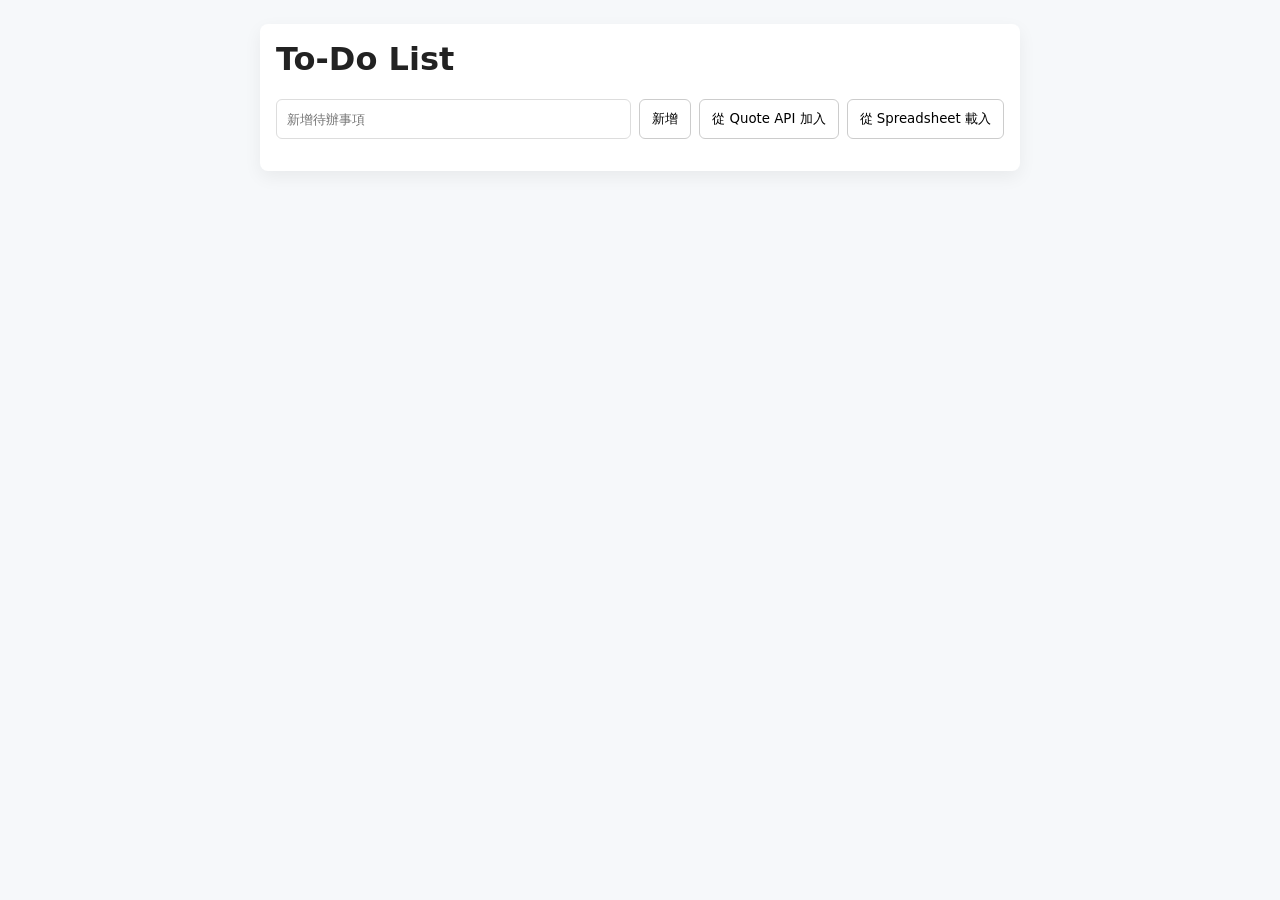
==== docs/index.html @ 57a244e8 "Move site files into docs/ for GitHub Pages deployment" ====
<!doctype html>
<html lang="zh-Hant">
<head>
  <meta charset="utf-8">
  <meta name="viewport" content="width=device-width,initial-scale=1">
  <title>To-Do List</title>
  <link rel="stylesheet" href="css/style.css">
</head>
<body>
  <main class="container">
    <h1>To-Do List</h1>

    <form id="todo-form">
      <input id="todo-input" placeholder="新增待辦事項" required />
      <button type="submit">新增</button>
      <button type="button" id="fetch-quote">從 Quote API 加入</button>
      <button type="button" id="sync-load">從 Spreadsheet 載入</button>
    </form>

    <ul id="todo-list"></ul>
  </main>

  <script src="js/api.js"></script>
  <script src="js/gas.js"></script>
  <script src="js/app.js"></script>
</body>
</html>
---- docs/css/style.css ----
*{box-sizing:border-box;font-family:system-ui,Segoe UI,Roboto,'Noto Sans TC',Helvetica,Arial}
body{margin:0;background:#f6f8fa;color:#222}
.container{max-width:760px;margin:24px auto;padding:16px;background:#fff;border-radius:8px;box-shadow:0 6px 18px rgba(0,0,0,0.06)}
h1{margin-top:0}
#todo-form{display:flex;gap:8px;flex-wrap:wrap;margin-bottom:16px}
#todo-input{flex:1;padding:10px;border:1px solid #ddd;border-radius:6px}
#todo-form button{padding:10px 12px;border-radius:6px;border:1px solid #ccc;background:#fff;cursor:pointer}
#todo-list{list-style:none;padding:0;margin:0}
.todo-item{display:flex;align-items:center;justify-content:space-between;padding:10px;border-bottom:1px solid #f0f0f0}
.todo-left{display:flex;align-items:center;gap:10px}
.todo-title{font-size:16px}
.todo-completed{text-decoration:line-through;color:#888}
.todo-actions button{margin-left:8px}
@media (max-width:600px){.container{margin:8px;padding:12px}.todo-title{font-size:14px}}
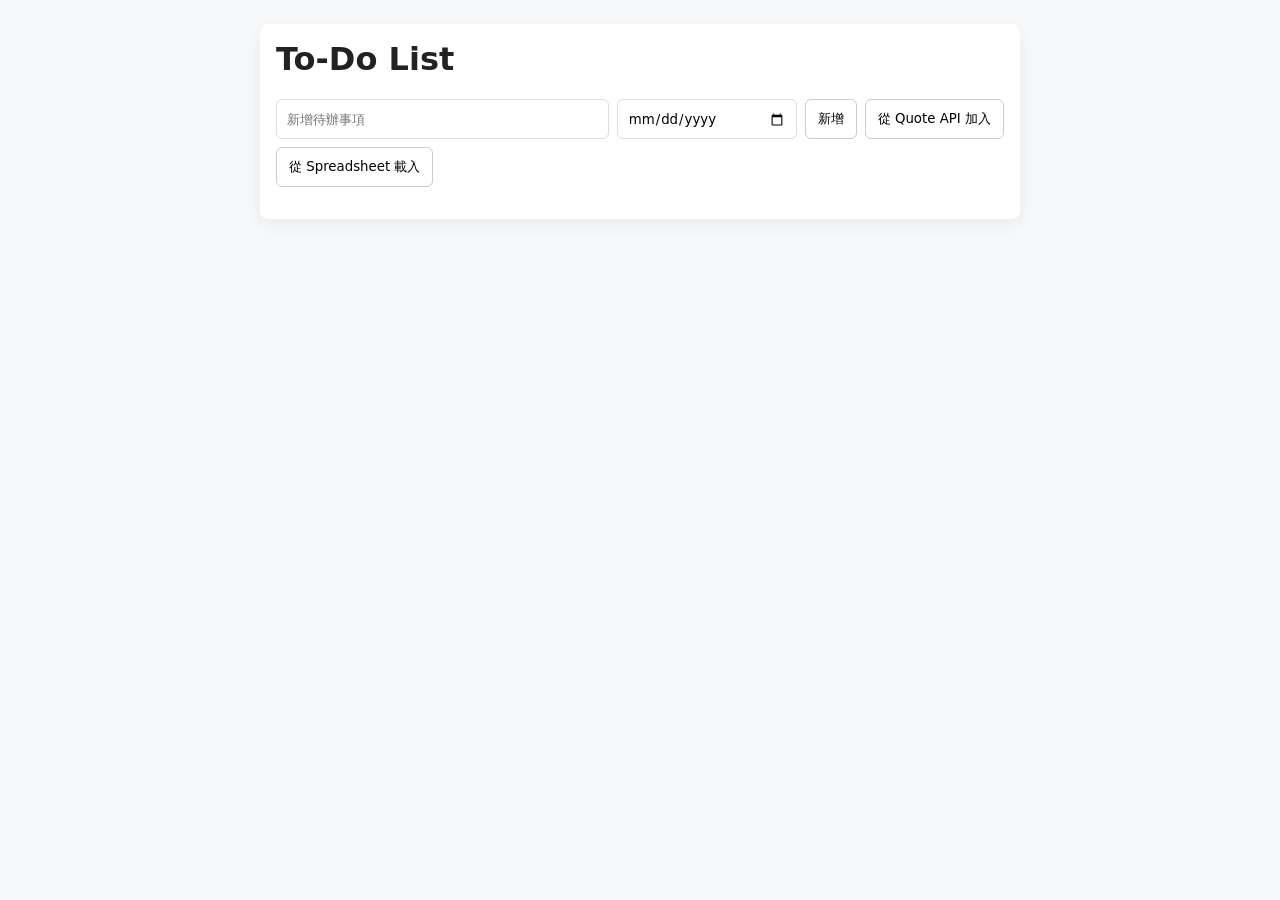
==== commit 3f49ffa7: "Fix delete and Quote API handling; add due date input" ====
--- a/docs/index.html
+++ b/docs/index.html
@@ -12,6 +12,7 @@
 
     <form id="todo-form">
       <input id="todo-input" placeholder="新增待辦事項" required />
+      <input id="todo-date" type="date" />
       <button type="submit">新增</button>
       <button type="button" id="fetch-quote">從 Quote API 加入</button>
       <button type="button" id="sync-load">從 Spreadsheet 載入</button>
--- a/docs/css/style.css
+++ b/docs/css/style.css
@@ -3,12 +3,15 @@
 .container{max-width:760px;margin:24px auto;padding:16px;background:#fff;border-radius:8px;box-shadow:0 6px 18px rgba(0,0,0,0.06)}
 h1{margin-top:0}
 #todo-form{display:flex;gap:8px;flex-wrap:wrap;margin-bottom:16px}
-#todo-input{flex:1;padding:10px;border:1px solid #ddd;border-radius:6px}
+#todo-input,#todo-date{padding:10px;border:1px solid #ddd;border-radius:6px}
+#todo-input{flex:1;min-width:220px}
+#todo-date{width:180px}
 #todo-form button{padding:10px 12px;border-radius:6px;border:1px solid #ccc;background:#fff;cursor:pointer}
 #todo-list{list-style:none;padding:0;margin:0}
 .todo-item{display:flex;align-items:center;justify-content:space-between;padding:10px;border-bottom:1px solid #f0f0f0}
 .todo-left{display:flex;align-items:center;gap:10px}
 .todo-title{font-size:16px}
+.todo-details{font-size:12px;color:#666}
 .todo-completed{text-decoration:line-through;color:#888}
 .todo-actions button{margin-left:8px}
-@media (max-width:600px){.container{margin:8px;padding:12px}.todo-title{font-size:14px}}+@media (max-width:600px){.container{margin:8px;padding:12px}.todo-title{font-size:14px}.todo-details{font-size:11px}}
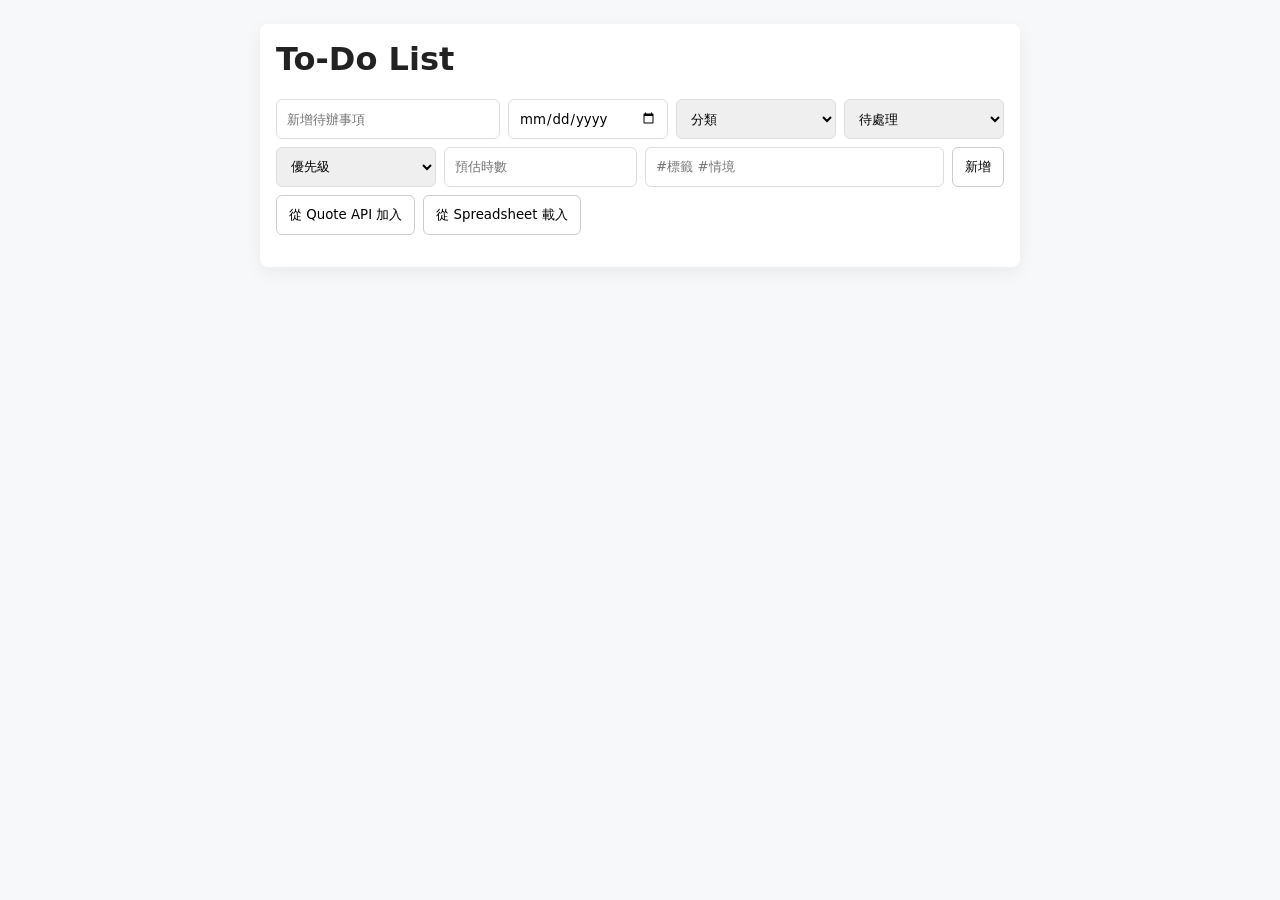
==== commit 5da08397: "Add categorization, status workflow, priority, estimate, and tags UI" ====
--- a/docs/index.html
+++ b/docs/index.html
@@ -13,6 +13,28 @@
     <form id="todo-form">
       <input id="todo-input" placeholder="新增待辦事項" required />
       <input id="todo-date" type="date" />
+      <select id="todo-category">
+        <option value="">分類</option>
+        <option value="學業類">學業類</option>
+        <option value="開發類">開發類</option>
+        <option value="生活類">生活類</option>
+      </select>
+      <select id="todo-status">
+        <option value="待處理">待處理</option>
+        <option value="進行中">進行中</option>
+        <option value="阻塞中">阻塞中</option>
+        <option value="待驗證">待驗證</option>
+        <option value="完成">完成</option>
+      </select>
+      <select id="todo-priority">
+        <option value="">優先級</option>
+        <option value="緊急且重要">緊急且重要</option>
+        <option value="重要不緊急">重要不緊急</option>
+        <option value="緊急不重要">緊急不重要</option>
+        <option value="不緊急也不重要">不緊急也不重要</option>
+      </select>
+      <input id="todo-estimate" type="number" min="0" step="0.5" placeholder="預估時數" />
+      <input id="todo-tags" placeholder="#標籤 #情境" />
       <button type="submit">新增</button>
       <button type="button" id="fetch-quote">從 Quote API 加入</button>
       <button type="button" id="sync-load">從 Spreadsheet 載入</button>
@@ -21,8 +43,8 @@
     <ul id="todo-list"></ul>
   </main>
 
-  <script src="js/api.js"></script>
-  <script src="js/gas.js"></script>
-  <script src="js/app.js"></script>
+  <script src="js/api.js?v=3"></script>
+  <script src="js/gas.js?v=3"></script>
+  <script src="js/app.js?v=3"></script>
 </body>
 </html>
--- a/docs/css/style.css
+++ b/docs/css/style.css
@@ -3,15 +3,17 @@
 .container{max-width:760px;margin:24px auto;padding:16px;background:#fff;border-radius:8px;box-shadow:0 6px 18px rgba(0,0,0,0.06)}
 h1{margin-top:0}
 #todo-form{display:flex;gap:8px;flex-wrap:wrap;margin-bottom:16px}
-#todo-input,#todo-date{padding:10px;border:1px solid #ddd;border-radius:6px}
+#todo-input,#todo-date,#todo-category,#todo-status,#todo-priority,#todo-estimate,#todo-tags{padding:10px;border:1px solid #ddd;border-radius:6px}
 #todo-input{flex:1;min-width:220px}
-#todo-date{width:180px}
+#todo-date,#todo-category,#todo-status,#todo-priority,#todo-estimate,#todo-tags{min-width:160px}
+#todo-tags{flex:1;min-width:220px}
 #todo-form button{padding:10px 12px;border-radius:6px;border:1px solid #ccc;background:#fff;cursor:pointer}
 #todo-list{list-style:none;padding:0;margin:0}
 .todo-item{display:flex;align-items:center;justify-content:space-between;padding:10px;border-bottom:1px solid #f0f0f0}
-.todo-left{display:flex;align-items:center;gap:10px}
+.todo-left{display:flex;align-items:center;gap:10px;flex-wrap:wrap}
 .todo-title{font-size:16px}
 .todo-details{font-size:12px;color:#666}
 .todo-completed{text-decoration:line-through;color:#888}
 .todo-actions button{margin-left:8px}
+@media (max-width:900px){#todo-form{flex-direction:column;align-items:stretch}#todo-date,#todo-category,#todo-status,#todo-priority,#todo-estimate,#todo-tags{width:100%}}
 @media (max-width:600px){.container{margin:8px;padding:12px}.todo-title{font-size:14px}.todo-details{font-size:11px}}
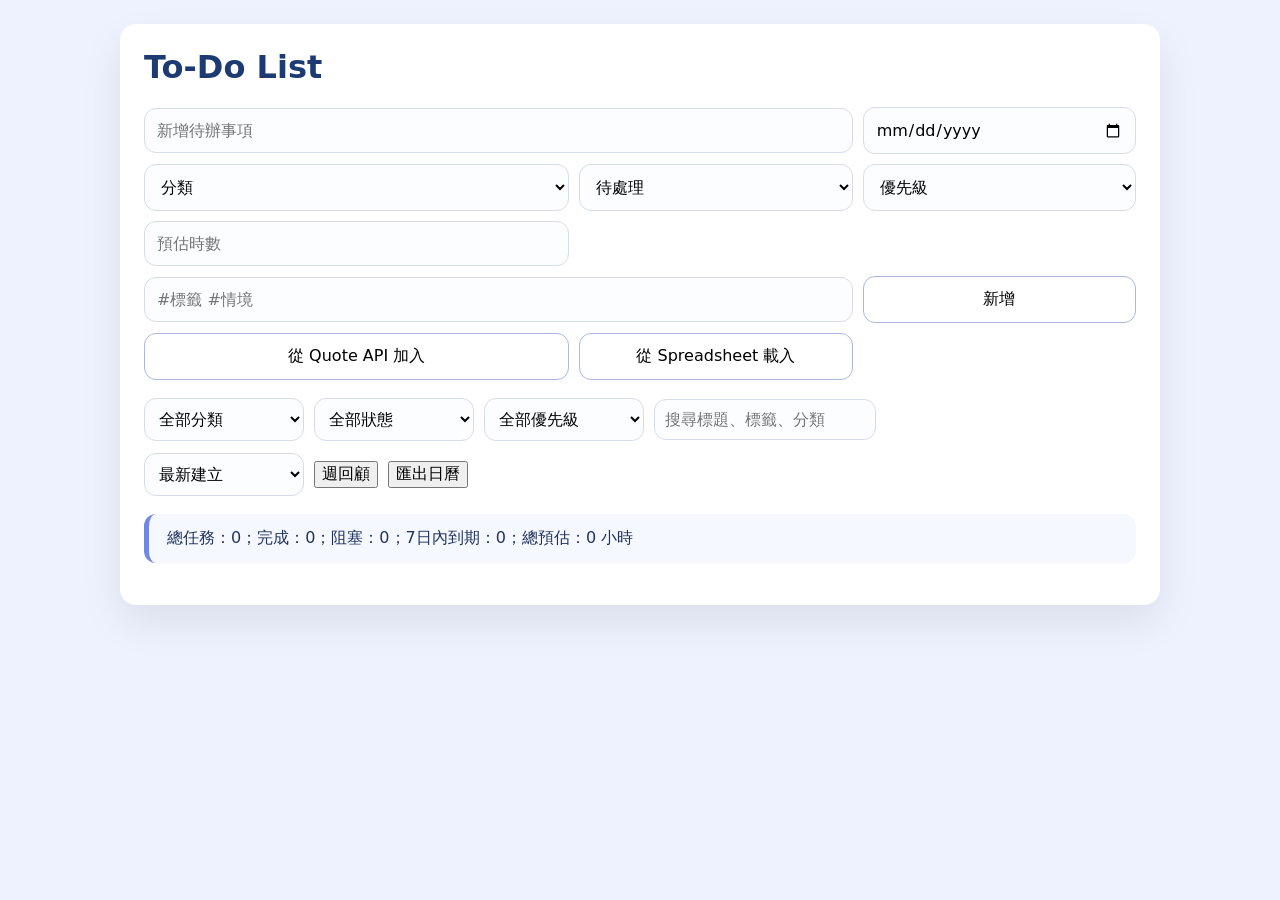
==== commit c6320b5f: "Add advanced filters, weekly review, calendar export, GAS backend template, and UI optimization" ====
--- a/docs/index.html
+++ b/docs/index.html
@@ -10,7 +10,7 @@
   <main class="container">
     <h1>To-Do List</h1>
 
-    <form id="todo-form">
+    <form id="todo-form" class="todo-form">
       <input id="todo-input" placeholder="新增待辦事項" required />
       <input id="todo-date" type="date" />
       <select id="todo-category">
@@ -40,11 +40,52 @@
       <button type="button" id="sync-load">從 Spreadsheet 載入</button>
     </form>
 
+    <div id="todo-controls" class="todo-controls">
+      <div class="filter-group">
+        <select id="filter-category">
+          <option value="">全部分類</option>
+          <option value="學業類">學業類</option>
+          <option value="開發類">開發類</option>
+          <option value="生活類">生活類</option>
+        </select>
+        <select id="filter-status">
+          <option value="">全部狀態</option>
+          <option value="待處理">待處理</option>
+          <option value="進行中">進行中</option>
+          <option value="阻塞中">阻塞中</option>
+          <option value="待驗證">待驗證</option>
+          <option value="完成">完成</option>
+        </select>
+        <select id="filter-priority">
+          <option value="">全部優先級</option>
+          <option value="緊急且重要">緊急且重要</option>
+          <option value="重要不緊急">重要不緊急</option>
+          <option value="緊急不重要">緊急不重要</option>
+          <option value="不緊急也不重要">不緊急也不重要</option>
+        </select>
+        <input id="filter-keyword" placeholder="搜尋標題、標籤、分類" />
+      </div>
+      <div class="filter-group">
+        <select id="sort-select">
+          <option value="created-desc">最新建立</option>
+          <option value="created-asc">最早建立</option>
+          <option value="dueDate-asc">最早到期</option>
+          <option value="dueDate-desc">最晚到期</option>
+          <option value="priority">優先級</option>
+          <option value="status">狀態</option>
+        </select>
+        <button type="button" id="review-button">週回顧</button>
+        <button type="button" id="export-button">匯出日曆</button>
+      </div>
+    </div>
+
+    <section id="summary-box" class="summary-box"></section>
+
     <ul id="todo-list"></ul>
   </main>
 
-  <script src="js/api.js?v=3"></script>
-  <script src="js/gas.js?v=3"></script>
-  <script src="js/app.js?v=3"></script>
+<script src="js/api.js?v=4"></script>
+  <script src="js/gas.js?v=4"></script>
+  <script src="js/app.js?v=4"></script>
 </body>
 </html>
--- a/docs/css/style.css
+++ b/docs/css/style.css
@@ -1,19 +1,26 @@
 *{box-sizing:border-box;font-family:system-ui,Segoe UI,Roboto,'Noto Sans TC',Helvetica,Arial}
-body{margin:0;background:#f6f8fa;color:#222}
-.container{max-width:760px;margin:24px auto;padding:16px;background:#fff;border-radius:8px;box-shadow:0 6px 18px rgba(0,0,0,0.06)}
-h1{margin-top:0}
-#todo-form{display:flex;gap:8px;flex-wrap:wrap;margin-bottom:16px}
-#todo-input,#todo-date,#todo-category,#todo-status,#todo-priority,#todo-estimate,#todo-tags{padding:10px;border:1px solid #ddd;border-radius:6px}
-#todo-input{flex:1;min-width:220px}
-#todo-date,#todo-category,#todo-status,#todo-priority,#todo-estimate,#todo-tags{min-width:160px}
-#todo-tags{flex:1;min-width:220px}
-#todo-form button{padding:10px 12px;border-radius:6px;border:1px solid #ccc;background:#fff;cursor:pointer}
+body{margin:0;background:#eef2ff;color:#1e2833}
+.container{max-width:1040px;margin:24px auto;padding:24px;background:#ffffff;border-radius:16px;box-shadow:0 18px 40px rgba(0,0,0,0.08)}
+h1{margin-top:0;font-size:2rem;color:#1d3b72}
+.todo-form{display:grid;grid-template-columns:1.4fr 0.9fr 0.9fr;gap:10px;align-items:center;margin-bottom:18px}
+.todo-form input,.todo-form select{width:100%;padding:12px;border:1px solid #d6dce9;border-radius:12px;background:#fbfdff}
+#todo-input{grid-column:1 / span 2}
+#todo-tags{grid-column:1 / span 2}
+.todo-form button{padding:12px 14px;border-radius:12px;border:1px solid #a8b9e3;background:#fff;cursor:pointer;transition:all .2s ease}
+.todo-form button:hover{background:#e9efff;border-color:#7d95dd}
+.todo-controls{display:flex;flex-wrap:wrap;gap:12px;justify-content:space-between;margin-bottom:18px}
+.filter-group{display:flex;flex-wrap:wrap;gap:10px;align-items:center}
+.filter-group select,.filter-group input{min-width:160px;padding:10px;border:1px solid #d6dce9;border-radius:12px;background:#fbfdff}
+.summary-box{padding:14px 18px;margin-bottom:18px;background:#f5f8ff;border-left:5px solid #6f88e4;border-radius:12px;color:#21325d}
 #todo-list{list-style:none;padding:0;margin:0}
-.todo-item{display:flex;align-items:center;justify-content:space-between;padding:10px;border-bottom:1px solid #f0f0f0}
-.todo-left{display:flex;align-items:center;gap:10px;flex-wrap:wrap}
-.todo-title{font-size:16px}
-.todo-details{font-size:12px;color:#666}
-.todo-completed{text-decoration:line-through;color:#888}
-.todo-actions button{margin-left:8px}
-@media (max-width:900px){#todo-form{flex-direction:column;align-items:stretch}#todo-date,#todo-category,#todo-status,#todo-priority,#todo-estimate,#todo-tags{width:100%}}
-@media (max-width:600px){.container{margin:8px;padding:12px}.todo-title{font-size:14px}.todo-details{font-size:11px}}
+.todo-item{display:flex;flex-wrap:wrap;justify-content:space-between;gap:14px;padding:18px;border:1px solid #e4ecf8;border-radius:14px;margin-bottom:14px;background:#ffffff}
+.todo-left{display:flex;flex-direction:column;gap:8px;flex:1 1 360px}
+.todo-title{font-size:18px;font-weight:600;color:#1c2f57}
+.todo-title.todo-completed{color:#7c8aa6;text-decoration:line-through}
+.todo-details{font-size:13px;color:#4c5d79;line-height:1.6}
+.todo-actions{display:flex;flex-wrap:wrap;gap:10px;align-items:center;justify-content:flex-end;flex:0 1 260px}
+.todo-actions button,.todo-actions select{padding:10px 12px;border-radius:12px;border:1px solid #d6dce9;background:#ffffff;cursor:pointer;transition:all .2s ease}
+.todo-actions button:hover,.todo-actions select:hover{background:#eef4ff;}
+button, select, input{font:inherit}
+@media (max-width:900px){.todo-form{grid-template-columns:1fr;}.todo-controls{flex-direction:column;}.todo-actions{justify-content:flex-start;width:100%;}.todo-actions button,.todo-actions select{width:100%;}}
+@media (max-width:600px){.container{margin:12px;padding:16px}.todo-title{font-size:16px}.todo-details{font-size:12px}}
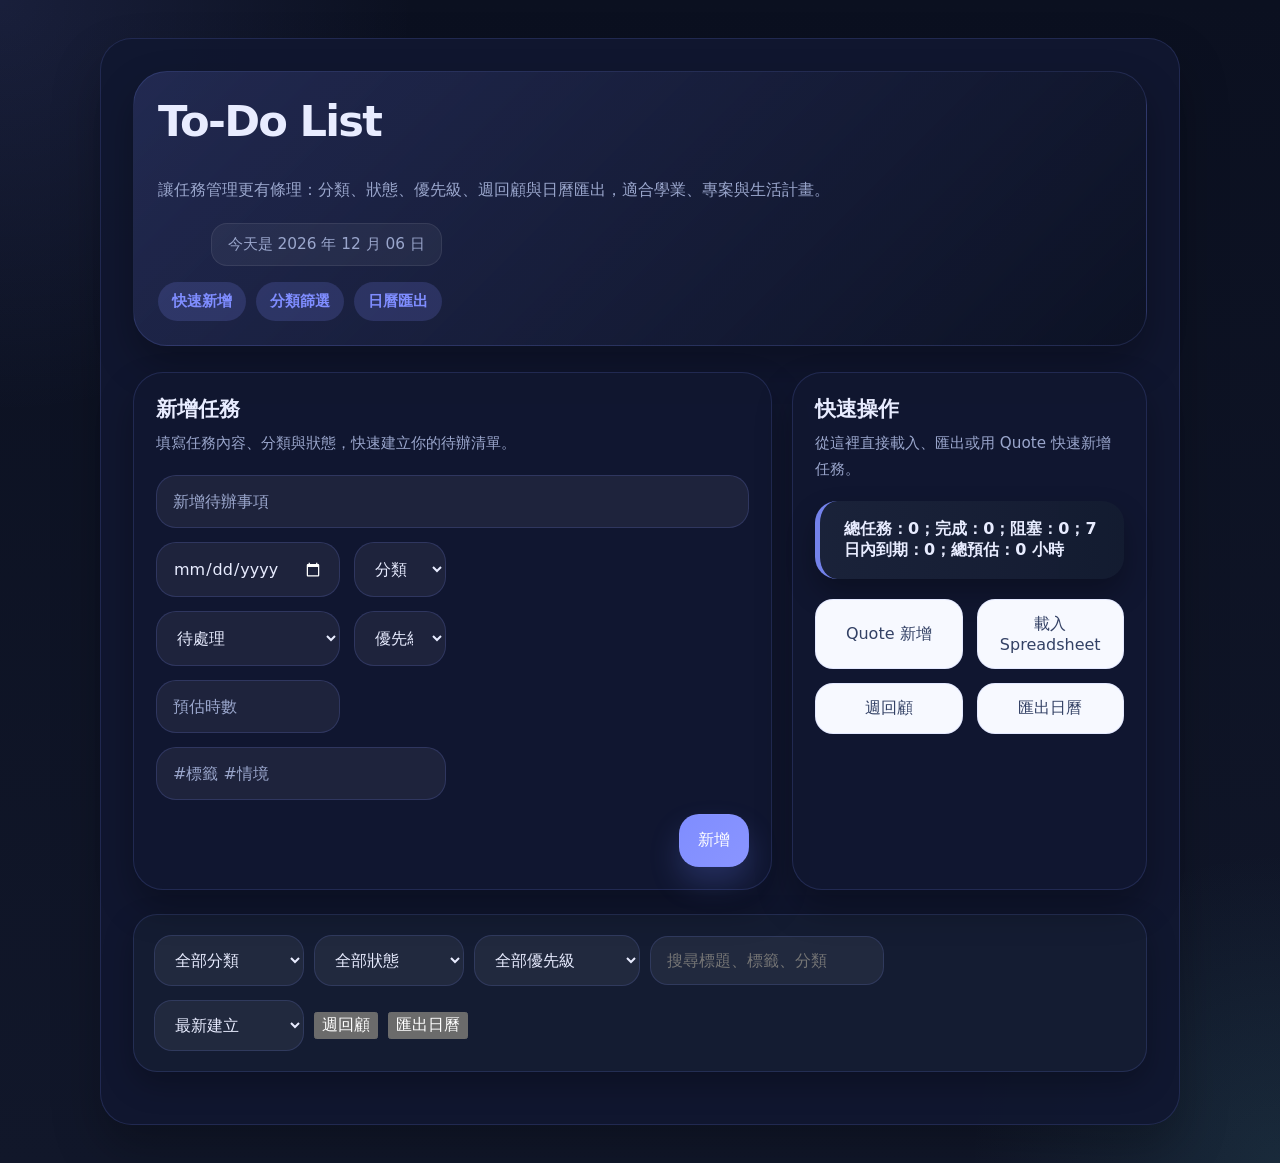
==== commit 732c8985: "Implement dark theme, add current date display, and optimize layout with two-column design" ====
--- a/docs/index.html
+++ b/docs/index.html
@@ -4,41 +4,78 @@
   <meta charset="utf-8">
   <meta name="viewport" content="width=device-width,initial-scale=1">
   <title>To-Do List</title>
-  <link rel="stylesheet" href="css/style.css">
+  <link rel="stylesheet" href="css/style.css?v=6">
 </head>
 <body>
   <main class="container">
-    <h1>To-Do List</h1>
+    <div class="hero-panel">
+      <div>
+        <h1>To-Do List</h1>
+        <p class="hero-text">讓任務管理更有條理：分類、狀態、優先級、週回顧與日曆匯出，適合學業、專案與生活計畫。</p>
+      </div>
+      <div class="hero-meta">
+        <div class="page-meta">今天是 <span id="current-date"></span></div>
+        <div class="feature-chips">
+          <span>快速新增</span>
+          <span>分類篩選</span>
+          <span>日曆匯出</span>
+        </div>
+      </div>
+    </div>
 
-    <form id="todo-form" class="todo-form">
-      <input id="todo-input" placeholder="新增待辦事項" required />
-      <input id="todo-date" type="date" />
-      <select id="todo-category">
-        <option value="">分類</option>
-        <option value="學業類">學業類</option>
-        <option value="開發類">開發類</option>
-        <option value="生活類">生活類</option>
-      </select>
-      <select id="todo-status">
-        <option value="待處理">待處理</option>
-        <option value="進行中">進行中</option>
-        <option value="阻塞中">阻塞中</option>
-        <option value="待驗證">待驗證</option>
-        <option value="完成">完成</option>
-      </select>
-      <select id="todo-priority">
-        <option value="">優先級</option>
-        <option value="緊急且重要">緊急且重要</option>
-        <option value="重要不緊急">重要不緊急</option>
-        <option value="緊急不重要">緊急不重要</option>
-        <option value="不緊急也不重要">不緊急也不重要</option>
-      </select>
-      <input id="todo-estimate" type="number" min="0" step="0.5" placeholder="預估時數" />
-      <input id="todo-tags" placeholder="#標籤 #情境" />
-      <button type="submit">新增</button>
-      <button type="button" id="fetch-quote">從 Quote API 加入</button>
-      <button type="button" id="sync-load">從 Spreadsheet 載入</button>
-    </form>
+    <div class="top-grid">
+      <section class="card card-form">
+        <div class="card-header">
+          <h2>新增任務</h2>
+          <p>填寫任務內容、分類與狀態，快速建立你的待辦清單。</p>
+        </div>
+        <form id="todo-form" class="todo-form">
+          <input id="todo-input" placeholder="新增待辦事項" required />
+          <div class="field-grid">
+            <input id="todo-date" type="date" />
+            <select id="todo-category">
+              <option value="">分類</option>
+              <option value="學業類">學業類</option>
+              <option value="開發類">開發類</option>
+              <option value="生活類">生活類</option>
+            </select>
+            <select id="todo-status">
+              <option value="待處理">待處理</option>
+              <option value="進行中">進行中</option>
+              <option value="阻塞中">阻塞中</option>
+              <option value="待驗證">待驗證</option>
+              <option value="完成">完成</option>
+            </select>
+            <select id="todo-priority">
+              <option value="">優先級</option>
+              <option value="緊急且重要">緊急且重要</option>
+              <option value="重要不緊急">重要不緊急</option>
+              <option value="緊急不重要">緊急不重要</option>
+              <option value="不緊急也不重要">不緊急也不重要</option>
+            </select>
+            <input id="todo-estimate" type="number" min="0" step="0.5" placeholder="預估時數" />
+            <input id="todo-tags" placeholder="#標籤 #情境" />
+          </div>
+          <div class="form-actions">
+            <button type="submit" class="primary">新增</button>
+          </div>
+        </form>
+      </section>
+
+      <aside class="card card-summary">
+        <div class="card-header">
+          <h2>快速操作</h2>
+          <p>從這裡直接載入、匯出或用 Quote 快速新增任務。</p>
+        </div>
+        <section id="summary-box" class="summary-box"></section>
+        <div class="quick-actions">
+          <button type="button" id="fetch-quote">Quote 新增</button>
+          <button type="button" id="sync-load">載入 Spreadsheet</button>
+          <button type="button" id="review-button">週回顧</button>
+          <button type="button" id="export-button">匯出日曆</button>
+        </div>
+      </aside>
+    </div>
 
     <div id="todo-controls" class="todo-controls">
       <div class="filter-group">
@@ -79,13 +116,11 @@
       </div>
     </div>
 
-    <section id="summary-box" class="summary-box"></section>
-
     <ul id="todo-list"></ul>
   </main>
 
-<script src="js/api.js?v=4"></script>
-  <script src="js/gas.js?v=4"></script>
-  <script src="js/app.js?v=4"></script>
+<script src="js/api.js?v=6"></script>
+  <script src="js/gas.js?v=6"></script>
+  <script src="js/app.js?v=6"></script>
 </body>
 </html>
--- a/docs/css/style.css
+++ b/docs/css/style.css
@@ -1,26 +1,70 @@
-*{box-sizing:border-box;font-family:system-ui,Segoe UI,Roboto,'Noto Sans TC',Helvetica,Arial}
-body{margin:0;background:#eef2ff;color:#1e2833}
-.container{max-width:1040px;margin:24px auto;padding:24px;background:#ffffff;border-radius:16px;box-shadow:0 18px 40px rgba(0,0,0,0.08)}
-h1{margin-top:0;font-size:2rem;color:#1d3b72}
-.todo-form{display:grid;grid-template-columns:1.4fr 0.9fr 0.9fr;gap:10px;align-items:center;margin-bottom:18px}
-.todo-form input,.todo-form select{width:100%;padding:12px;border:1px solid #d6dce9;border-radius:12px;background:#fbfdff}
+:root{
+  color-scheme: dark;
+  font-family: system-ui,Segoe UI,Roboto,'Noto Sans TC',Helvetica,Arial;
+  --bg: #0f1220;
+  --bg-surface: rgba(17,23,48,0.96);
+  --border: rgba(105,123,255,0.24);
+  --border-strong: rgba(86,107,255,0.32);
+  --text: #e8ecff;
+  --text-muted: #9aa6cc;
+  --primary: #7f8dff;
+  --primary-soft: rgba(127,141,255,0.18);
+  --accent: #5dd2c9;
+  --success: #3fd0a5;
+  --danger: #f26b7a;
+}
+*{box-sizing:border-box}
+html{scroll-behavior:smooth}
+body{margin:0;min-height:100vh;background:radial-gradient(circle at top left, rgba(127,141,255,0.12), transparent 24%),radial-gradient(circle at bottom right, rgba(92,198,195,0.11), transparent 18%),linear-gradient(180deg,#0b1020 0%,#11172a 100%);color:var(--text)}
+button, select, input{font:inherit}
+.container{max-width:1080px;margin:38px auto;padding:32px;background:var(--bg-surface);border-radius:32px;box-shadow:0 24px 48px rgba(0,0,0,0.25);border:1px solid rgba(127,141,255,0.16)}
+h1{margin-top:0;font-size:2.7rem;letter-spacing:-0.04em;color:var(--text)}
+.hero-panel{display:flex;flex-wrap:wrap;align-items:flex-start;justify-content:space-between;gap:18px;margin-bottom:26px;padding:24px;border-radius:34px;background:linear-gradient(135deg, rgba(127,141,255,0.16), rgba(12,18,36,0.95));border:1px solid rgba(127,141,255,0.16);box-shadow:0 18px 38px rgba(0,0,0,0.28)}
+.hero-meta{display:flex;flex-direction:column;align-items:flex-end;gap:16px}
+.page-meta{font-size:0.96rem;color:var(--text-muted);padding:10px 16px;border-radius:16px;background:rgba(255,255,255,0.05);border:1px solid rgba(255,255,255,0.08)}
+.feature-chips{display:flex;flex-wrap:wrap;gap:10px;align-items:center}
+.feature-chips span{display:inline-flex;padding:10px 14px;border-radius:999px;background:rgba(127,141,255,0.18);color:var(--primary);font-size:0.94rem;font-weight:600}
+.hero-text{margin:0;max-width:720px;font-size:1rem;line-height:1.9;color:var(--text-muted)}
+.top-grid{display:grid;grid-template-columns:1.8fr 1fr;gap:20px;margin-bottom:24px}
+.card{border-radius:30px;background:rgba(17,23,48,0.96);border:1px solid rgba(127,141,255,0.16);box-shadow:0 18px 36px rgba(0,0,0,0.28);padding:22px}
+.card-header{margin-bottom:18px}
+.card-header h2{margin:0;font-size:1.3rem;color:var(--text)}
+.card-header p{margin:8px 0 0;color:var(--text-muted);line-height:1.7;font-size:0.95rem}
+.todo-form{display:grid;grid-template-columns:1fr 1fr;gap:14px;align-items:start}
+.field-grid{display:grid;grid-template-columns:1fr 1fr;gap:14px}
+.todo-form input,.todo-form select{width:100%;padding:16px;border:1px solid rgba(127,141,255,0.18);border-radius:20px;background:rgba(255,255,255,0.06);color:var(--text);outline:none;transition:border-color .2s ease,box-shadow .2s ease}
+.todo-form input::placeholder,.todo-form select::placeholder{color:var(--text-muted)}
+.todo-form input:focus,.todo-form select:focus{border-color:var(--primary);box-shadow:0 0 0 4px rgba(127,141,255,0.14)}
 #todo-input{grid-column:1 / span 2}
 #todo-tags{grid-column:1 / span 2}
-.todo-form button{padding:12px 14px;border-radius:12px;border:1px solid #a8b9e3;background:#fff;cursor:pointer;transition:all .2s ease}
-.todo-form button:hover{background:#e9efff;border-color:#7d95dd}
-.todo-controls{display:flex;flex-wrap:wrap;gap:12px;justify-content:space-between;margin-bottom:18px}
+.form-actions{grid-column:1 / span 2;display:flex;justify-content:flex-end}
+.todo-form button{padding:15px 18px;border-radius:20px;border:1px solid transparent;cursor:pointer;transition:transform .2s ease,box-shadow .2s ease}
+.todo-form button.primary{background:linear-gradient(135deg, var(--primary), #8a95ff);color:#fff;box-shadow:0 16px 30px rgba(110,130,255,0.22)}
+.todo-form button:hover{transform:translateY(-1px)}
+.quick-actions{display:grid;grid-template-columns:1fr 1fr;gap:14px}
+.quick-actions button{padding:14px 16px;border-radius:18px;border:1px solid rgba(131,151,255,0.16);background:#f7f9ff;color:#334165;cursor:pointer;transition:all .2s ease}
+.quick-actions button:hover{background:#eef3ff}
+.todo-controls{display:flex;flex-wrap:wrap;gap:14px;justify-content:space-between;margin-bottom:20px;padding:20px;border-radius:24px;background:rgba(22,30,52,0.86);border:1px solid rgba(127,141,255,0.16);box-shadow:0 12px 30px rgba(0,0,0,0.25)}
 .filter-group{display:flex;flex-wrap:wrap;gap:10px;align-items:center}
-.filter-group select,.filter-group input{min-width:160px;padding:10px;border:1px solid #d6dce9;border-radius:12px;background:#fbfdff}
-.summary-box{padding:14px 18px;margin-bottom:18px;background:#f5f8ff;border-left:5px solid #6f88e4;border-radius:12px;color:#21325d}
+.filter-group select,.filter-group input{min-width:150px;padding:14px 16px;border:1px solid rgba(127,141,255,0.16);border-radius:18px;background:rgba(255,255,255,0.06);color:var(--text);transition:border-color .2s ease}
+.filter-group select:focus,.filter-group input:focus{border-color:var(--primary)}
+.filter-group select option{background:#11172a;color:var(--text)}
+.summary-box{display:flex;flex-wrap:wrap;align-items:center;gap:10px;padding:18px 24px;margin-bottom:20px;background:linear-gradient(90deg,rgba(27,36,59,0.92),rgba(20,28,49,0.95));border-left:5px solid rgba(127,141,255,0.9);border-radius:22px;color:var(--text);font-weight:600;box-shadow:0 14px 28px rgba(0,0,0,0.28)}
 #todo-list{list-style:none;padding:0;margin:0}
-.todo-item{display:flex;flex-wrap:wrap;justify-content:space-between;gap:14px;padding:18px;border:1px solid #e4ecf8;border-radius:14px;margin-bottom:14px;background:#ffffff}
-.todo-left{display:flex;flex-direction:column;gap:8px;flex:1 1 360px}
-.todo-title{font-size:18px;font-weight:600;color:#1c2f57}
-.todo-title.todo-completed{color:#7c8aa6;text-decoration:line-through}
-.todo-details{font-size:13px;color:#4c5d79;line-height:1.6}
-.todo-actions{display:flex;flex-wrap:wrap;gap:10px;align-items:center;justify-content:flex-end;flex:0 1 260px}
-.todo-actions button,.todo-actions select{padding:10px 12px;border-radius:12px;border:1px solid #d6dce9;background:#ffffff;cursor:pointer;transition:all .2s ease}
-.todo-actions button:hover,.todo-actions select:hover{background:#eef4ff;}
-button, select, input{font:inherit}
-@media (max-width:900px){.todo-form{grid-template-columns:1fr;}.todo-controls{flex-direction:column;}.todo-actions{justify-content:flex-start;width:100%;}.todo-actions button,.todo-actions select{width:100%;}}
-@media (max-width:600px){.container{margin:12px;padding:16px}.todo-title{font-size:16px}.todo-details{font-size:12px}}
+.todo-item{display:flex;flex-wrap:wrap;justify-content:space-between;gap:18px;padding:22px;border-radius:26px;margin-bottom:18px;background:rgba(18,26,45,0.96);box-shadow:0 12px 30px rgba(0,0,0,0.22);border:1px solid rgba(127,141,255,0.12);transition:transform .2s ease,box-shadow .2s ease}
+.todo-item:hover{transform:translateY(-1px);box-shadow:0 16px 34px rgba(0,0,0,0.28)}
+.todo-left{display:flex;flex-direction:column;gap:10px;flex:1 1 420px}
+.todo-title{font-size:1.2rem;font-weight:700;color:var(--text)}
+.todo-title.todo-completed{color:#9d9ebb;text-decoration:line-through}
+.todo-details{font-size:13px;color:#9aa6cc;line-height:1.75}
+.badge-row{display:flex;flex-wrap:wrap;gap:10px}
+.badge{display:inline-flex;align-items:center;gap:8px;padding:8px 12px;border-radius:999px;font-size:12px;font-weight:700}
+.badge-category{background:rgba(127,141,255,0.16);color:#c7d4ff}
+.badge-status{background:rgba(93,210,201,0.16);color:#6bd6c0}
+.badge-priority{background:rgba(255,167,179,0.16);color:#ff9cb0;border:1px solid rgba(255,156,172,0.28)}
+.todo-actions{display:flex;flex-wrap:wrap;gap:10px;align-items:center;justify-content:flex-end;flex:0 1 280px}
+.todo-actions button,.todo-actions select{padding:12px 14px;border-radius:16px;border:1px solid rgba(127,141,255,0.16);background:rgba(255,255,255,0.08);color:var(--text);cursor:pointer;transition:all .2s ease}
+.todo-actions button:hover,.todo-actions select:hover{background:rgba(255,255,255,0.12)}
+.todo-actions select{min-width:140px}
+@media (max-width:900px){.todo-form{grid-template-columns:1fr}.hero-panel{flex-direction:column;}.todo-controls{flex-direction:column;}.todo-actions{justify-content:flex-start;width:100%;}.todo-actions button,.todo-actions select{width:100%;}}
+@media (max-width:600px){.container{margin:16px;padding:18px}.hero-text{font-size:0.95rem}.todo-title{font-size:1rem}.todo-details{font-size:12px}}
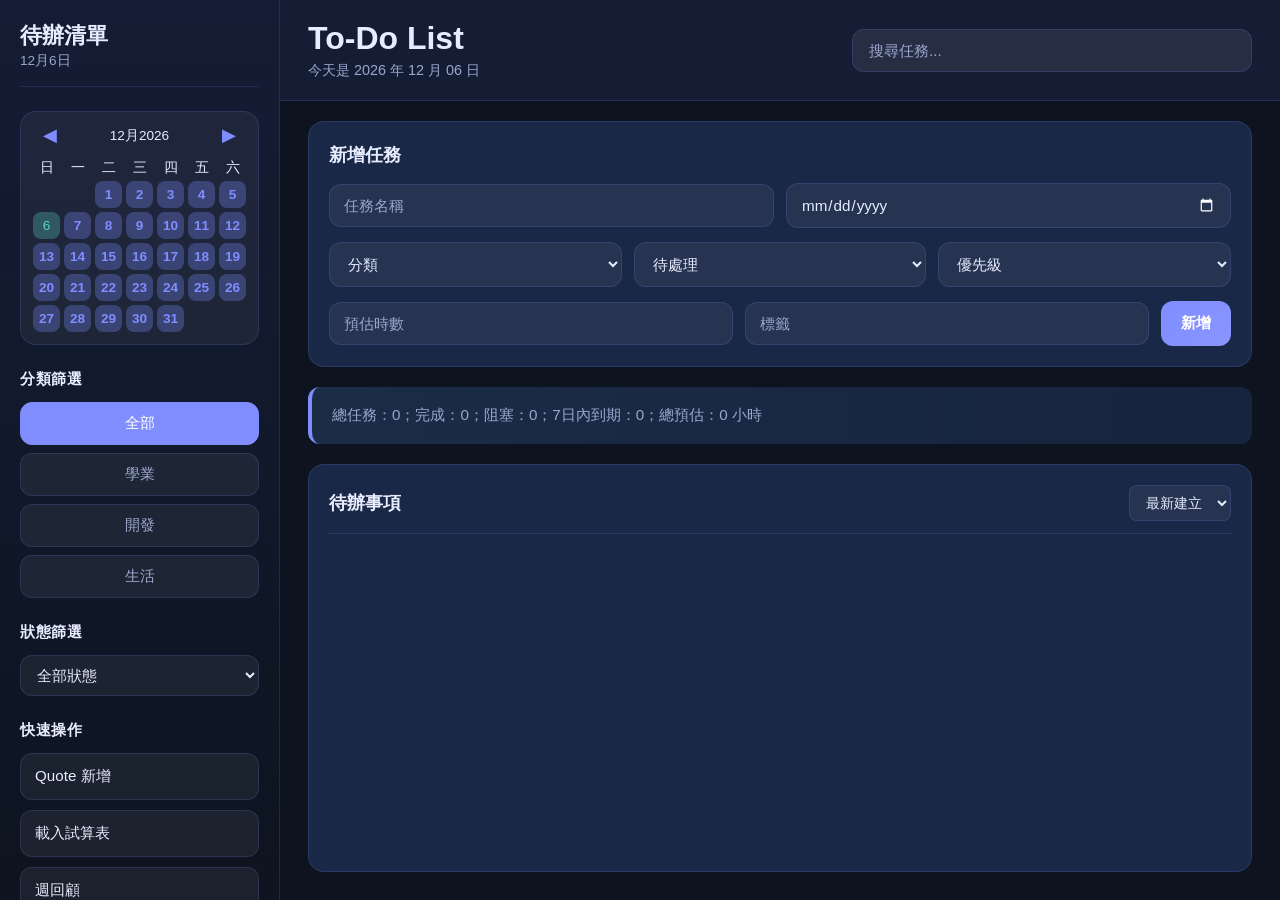
==== commit c31bdfd1: "v8: Update JavaScript to support new sidebar+main layout, add mini-calendar rendering and category f" ====
--- a/docs/index.html
+++ b/docs/index.html
@@ -4,35 +4,72 @@
   <meta charset="utf-8">
   <meta name="viewport" content="width=device-width,initial-scale=1">
   <title>To-Do List</title>
-  <link rel="stylesheet" href="css/style.css?v=6">
+  <link rel="stylesheet" href="css/style.css?v=8">
 </head>
 <body>
-  <main class="container">
-    <div class="hero-panel">
-      <div>
-        <h1>To-Do List</h1>
-        <p class="hero-text">讓任務管理更有條理：分類、狀態、優先級、週回顧與日曆匯出，適合學業、專案與生活計畫。</p>
+  <div class="app-layout">
+    <!-- 左側邊欄 -->
+    <aside class="sidebar">
+      <div class="sidebar-header">
+        <h2>待辦清單</h2>
+        <span class="current-date-small" id="current-date-small"></span>
       </div>
-      <div class="hero-meta">
-        <div class="page-meta">今天是 <span id="current-date"></span></div>
-        <div class="feature-chips">
-          <span>快速新增</span>
-          <span>分類篩選</span>
-          <span>日曆匯出</span>
+
+      <div class="mini-calendar" id="mini-calendar"></div>
+
+      <div class="sidebar-section">
+        <h3>分類篩選</h3>
+        <div class="category-filters">
+          <button class="filter-btn active" data-category="">全部</button>
+          <button class="filter-btn" data-category="學業類">學業</button>
+          <button class="filter-btn" data-category="開發類">開發</button>
+          <button class="filter-btn" data-category="生活類">生活</button>
         </div>
       </div>
-    </div>
 
-    <div class="top-grid">
-      <section class="card card-form">
-        <div class="card-header">
-          <h2>新增任務</h2>
-          <p>填寫任務內容、分類與狀態，快速建立你的待辦清單。</p>
+      <div class="sidebar-section">
+        <h3>狀態篩選</h3>
+        <select id="filter-status-sidebar" class="sidebar-select">
+          <option value="">全部狀態</option>
+          <option value="待處理">待處理</option>
+          <option value="進行中">進行中</option>
+          <option value="阻塞中">阻塞中</option>
+          <option value="待驗證">待驗證</option>
+          <option value="完成">完成</option>
+        </select>
+      </div>
+
+      <div class="sidebar-section">
+        <h3>快速操作</h3>
+        <div class="quick-actions">
+          <button type="button" id="fetch-quote" class="action-btn">Quote 新增</button>
+          <button type="button" id="sync-load" class="action-btn">載入試算表</button>
+          <button type="button" id="review-button" class="action-btn">週回顧</button>
+          <button type="button" id="export-button" class="action-btn">匯出日曆</button>
         </div>
+      </div>
+    </aside>
+
+    <!-- 右側主內容 -->
+    <main class="main-content">
+      <div class="top-bar">
+        <div class="top-bar-left">
+          <h1>To-Do List</h1>
+          <div class="page-meta">今天是 <span id="current-date"></span></div>
+        </div>
+        <div class="top-bar-right">
+          <input id="filter-keyword" class="search-input" placeholder="搜尋任務..." />
+        </div>
+      </div>
+
+      <div class="form-card">
+        <h2>新增任務</h2>
         <form id="todo-form" class="todo-form">
-          <input id="todo-input" placeholder="新增待辦事項" required />
-          <div class="field-grid">
+          <div class="form-row">
+            <input id="todo-input" placeholder="任務名稱" required />
             <input id="todo-date" type="date" />
+          </div>
+          <div class="form-row">
             <select id="todo-category">
               <option value="">分類</option>
               <option value="學業類">學業類</option>
@@ -53,74 +90,38 @@
               <option value="緊急不重要">緊急不重要</option>
               <option value="不緊急也不重要">不緊急也不重要</option>
             </select>
+          </div>
+          <div class="form-row">
             <input id="todo-estimate" type="number" min="0" step="0.5" placeholder="預估時數" />
-            <input id="todo-tags" placeholder="#標籤 #情境" />
-          </div>
-          <div class="form-actions">
-            <button type="submit" class="primary">新增</button>
+            <input id="todo-tags" placeholder="標籤" />
+            <button type="submit" class="btn-primary">新增</button>
           </div>
         </form>
-      </section>
+      </div>
 
-      <aside class="card card-summary">
-        <div class="card-header">
-          <h2>快速操作</h2>
-          <p>從這裡直接載入、匯出或用 Quote 快速新增任務。</p>
+      <div class="summary-card">
+        <section id="summary-box"></section>
+      </div>
+
+      <div class="list-card">
+        <div class="list-header">
+          <h2>待辦事項</h2>
+          <select id="sort-select" class="sort-select">
+            <option value="created-desc">最新建立</option>
+            <option value="created-asc">最早建立</option>
+            <option value="dueDate-asc">最早到期</option>
+            <option value="dueDate-desc">最晚到期</option>
+            <option value="priority">優先級</option>
+            <option value="status">狀態</option>
+          </select>
         </div>
-        <section id="summary-box" class="summary-box"></section>
-        <div class="quick-actions">
-          <button type="button" id="fetch-quote">Quote 新增</button>
-          <button type="button" id="sync-load">載入 Spreadsheet</button>
-          <button type="button" id="review-button">週回顧</button>
-          <button type="button" id="export-button">匯出日曆</button>
-        </div>
-      </aside>
-    </div>
+        <ul id="todo-list" class="todo-list"></ul>
+      </div>
+    </main>
+  </div>
 
-    <div id="todo-controls" class="todo-controls">
-      <div class="filter-group">
-        <select id="filter-category">
-          <option value="">全部分類</option>
-          <option value="學業類">學業類</option>
-          <option value="開發類">開發類</option>
-          <option value="生活類">生活類</option>
-        </select>
-        <select id="filter-status">
-          <option value="">全部狀態</option>
-          <option value="待處理">待處理</option>
-          <option value="進行中">進行中</option>
-          <option value="阻塞中">阻塞中</option>
-          <option value="待驗證">待驗證</option>
-          <option value="完成">完成</option>
-        </select>
-        <select id="filter-priority">
-          <option value="">全部優先級</option>
-          <option value="緊急且重要">緊急且重要</option>
-          <option value="重要不緊急">重要不緊急</option>
-          <option value="緊急不重要">緊急不重要</option>
-          <option value="不緊急也不重要">不緊急也不重要</option>
-        </select>
-        <input id="filter-keyword" placeholder="搜尋標題、標籤、分類" />
-      </div>
-      <div class="filter-group">
-        <select id="sort-select">
-          <option value="created-desc">最新建立</option>
-          <option value="created-asc">最早建立</option>
-          <option value="dueDate-asc">最早到期</option>
-          <option value="dueDate-desc">最晚到期</option>
-          <option value="priority">優先級</option>
-          <option value="status">狀態</option>
-        </select>
-        <button type="button" id="review-button">週回顧</button>
-        <button type="button" id="export-button">匯出日曆</button>
-      </div>
-    </div>
-
-    <ul id="todo-list"></ul>
-  </main>
-
-<script src="js/api.js?v=6"></script>
-  <script src="js/gas.js?v=6"></script>
-  <script src="js/app.js?v=6"></script>
+  <script src="js/api.js?v=8"></script>
+  <script src="js/gas.js?v=8"></script>
+  <script src="js/app.js?v=8"></script>
 </body>
 </html>
--- a/docs/css/style.css
+++ b/docs/css/style.css
@@ -1,70 +1,128 @@
 :root{
   color-scheme: dark;
-  font-family: system-ui,Segoe UI,Roboto,'Noto Sans TC',Helvetica,Arial;
-  --bg: #0f1220;
-  --bg-surface: rgba(17,23,48,0.96);
-  --border: rgba(105,123,255,0.24);
-  --border-strong: rgba(86,107,255,0.32);
+  font-family: -apple-system,BlinkMacSystemFont,Segoe UI,Roboto,'Noto Sans TC',sans-serif;
+  --bg: #0d1420;
+  --bg-alt: #151d35;
+  --surface: #1a2847;
+  --surface-light: #232f4d;
   --text: #e8ecff;
   --text-muted: #9aa6cc;
   --primary: #7f8dff;
-  --primary-soft: rgba(127,141,255,0.18);
+  --primary-hover: #8a95ff;
   --accent: #5dd2c9;
-  --success: #3fd0a5;
-  --danger: #f26b7a;
+  --border: rgba(127,141,255,0.16);
 }
+
 *{box-sizing:border-box}
 html{scroll-behavior:smooth}
-body{margin:0;min-height:100vh;background:radial-gradient(circle at top left, rgba(127,141,255,0.12), transparent 24%),radial-gradient(circle at bottom right, rgba(92,198,195,0.11), transparent 18%),linear-gradient(180deg,#0b1020 0%,#11172a 100%);color:var(--text)}
-button, select, input{font:inherit}
-.container{max-width:1080px;margin:38px auto;padding:32px;background:var(--bg-surface);border-radius:32px;box-shadow:0 24px 48px rgba(0,0,0,0.25);border:1px solid rgba(127,141,255,0.16)}
-h1{margin-top:0;font-size:2.7rem;letter-spacing:-0.04em;color:var(--text)}
-.hero-panel{display:flex;flex-wrap:wrap;align-items:flex-start;justify-content:space-between;gap:18px;margin-bottom:26px;padding:24px;border-radius:34px;background:linear-gradient(135deg, rgba(127,141,255,0.16), rgba(12,18,36,0.95));border:1px solid rgba(127,141,255,0.16);box-shadow:0 18px 38px rgba(0,0,0,0.28)}
-.hero-meta{display:flex;flex-direction:column;align-items:flex-end;gap:16px}
-.page-meta{font-size:0.96rem;color:var(--text-muted);padding:10px 16px;border-radius:16px;background:rgba(255,255,255,0.05);border:1px solid rgba(255,255,255,0.08)}
-.feature-chips{display:flex;flex-wrap:wrap;gap:10px;align-items:center}
-.feature-chips span{display:inline-flex;padding:10px 14px;border-radius:999px;background:rgba(127,141,255,0.18);color:var(--primary);font-size:0.94rem;font-weight:600}
-.hero-text{margin:0;max-width:720px;font-size:1rem;line-height:1.9;color:var(--text-muted)}
-.top-grid{display:grid;grid-template-columns:1.8fr 1fr;gap:20px;margin-bottom:24px}
-.card{border-radius:30px;background:rgba(17,23,48,0.96);border:1px solid rgba(127,141,255,0.16);box-shadow:0 18px 36px rgba(0,0,0,0.28);padding:22px}
-.card-header{margin-bottom:18px}
-.card-header h2{margin:0;font-size:1.3rem;color:var(--text)}
-.card-header p{margin:8px 0 0;color:var(--text-muted);line-height:1.7;font-size:0.95rem}
-.todo-form{display:grid;grid-template-columns:1fr 1fr;gap:14px;align-items:start}
-.field-grid{display:grid;grid-template-columns:1fr 1fr;gap:14px}
-.todo-form input,.todo-form select{width:100%;padding:16px;border:1px solid rgba(127,141,255,0.18);border-radius:20px;background:rgba(255,255,255,0.06);color:var(--text);outline:none;transition:border-color .2s ease,box-shadow .2s ease}
-.todo-form input::placeholder,.todo-form select::placeholder{color:var(--text-muted)}
-.todo-form input:focus,.todo-form select:focus{border-color:var(--primary);box-shadow:0 0 0 4px rgba(127,141,255,0.14)}
-#todo-input{grid-column:1 / span 2}
-#todo-tags{grid-column:1 / span 2}
-.form-actions{grid-column:1 / span 2;display:flex;justify-content:flex-end}
-.todo-form button{padding:15px 18px;border-radius:20px;border:1px solid transparent;cursor:pointer;transition:transform .2s ease,box-shadow .2s ease}
-.todo-form button.primary{background:linear-gradient(135deg, var(--primary), #8a95ff);color:#fff;box-shadow:0 16px 30px rgba(110,130,255,0.22)}
-.todo-form button:hover{transform:translateY(-1px)}
-.quick-actions{display:grid;grid-template-columns:1fr 1fr;gap:14px}
-.quick-actions button{padding:14px 16px;border-radius:18px;border:1px solid rgba(131,151,255,0.16);background:#f7f9ff;color:#334165;cursor:pointer;transition:all .2s ease}
-.quick-actions button:hover{background:#eef3ff}
-.todo-controls{display:flex;flex-wrap:wrap;gap:14px;justify-content:space-between;margin-bottom:20px;padding:20px;border-radius:24px;background:rgba(22,30,52,0.86);border:1px solid rgba(127,141,255,0.16);box-shadow:0 12px 30px rgba(0,0,0,0.25)}
-.filter-group{display:flex;flex-wrap:wrap;gap:10px;align-items:center}
-.filter-group select,.filter-group input{min-width:150px;padding:14px 16px;border:1px solid rgba(127,141,255,0.16);border-radius:18px;background:rgba(255,255,255,0.06);color:var(--text);transition:border-color .2s ease}
-.filter-group select:focus,.filter-group input:focus{border-color:var(--primary)}
-.filter-group select option{background:#11172a;color:var(--text)}
-.summary-box{display:flex;flex-wrap:wrap;align-items:center;gap:10px;padding:18px 24px;margin-bottom:20px;background:linear-gradient(90deg,rgba(27,36,59,0.92),rgba(20,28,49,0.95));border-left:5px solid rgba(127,141,255,0.9);border-radius:22px;color:var(--text);font-weight:600;box-shadow:0 14px 28px rgba(0,0,0,0.28)}
-#todo-list{list-style:none;padding:0;margin:0}
-.todo-item{display:flex;flex-wrap:wrap;justify-content:space-between;gap:18px;padding:22px;border-radius:26px;margin-bottom:18px;background:rgba(18,26,45,0.96);box-shadow:0 12px 30px rgba(0,0,0,0.22);border:1px solid rgba(127,141,255,0.12);transition:transform .2s ease,box-shadow .2s ease}
-.todo-item:hover{transform:translateY(-1px);box-shadow:0 16px 34px rgba(0,0,0,0.28)}
-.todo-left{display:flex;flex-direction:column;gap:10px;flex:1 1 420px}
-.todo-title{font-size:1.2rem;font-weight:700;color:var(--text)}
-.todo-title.todo-completed{color:#9d9ebb;text-decoration:line-through}
-.todo-details{font-size:13px;color:#9aa6cc;line-height:1.75}
-.badge-row{display:flex;flex-wrap:wrap;gap:10px}
-.badge{display:inline-flex;align-items:center;gap:8px;padding:8px 12px;border-radius:999px;font-size:12px;font-weight:700}
-.badge-category{background:rgba(127,141,255,0.16);color:#c7d4ff}
-.badge-status{background:rgba(93,210,201,0.16);color:#6bd6c0}
-.badge-priority{background:rgba(255,167,179,0.16);color:#ff9cb0;border:1px solid rgba(255,156,172,0.28)}
-.todo-actions{display:flex;flex-wrap:wrap;gap:10px;align-items:center;justify-content:flex-end;flex:0 1 280px}
-.todo-actions button,.todo-actions select{padding:12px 14px;border-radius:16px;border:1px solid rgba(127,141,255,0.16);background:rgba(255,255,255,0.08);color:var(--text);cursor:pointer;transition:all .2s ease}
-.todo-actions button:hover,.todo-actions select:hover{background:rgba(255,255,255,0.12)}
-.todo-actions select{min-width:140px}
-@media (max-width:900px){.todo-form{grid-template-columns:1fr}.hero-panel{flex-direction:column;}.todo-controls{flex-direction:column;}.todo-actions{justify-content:flex-start;width:100%;}.todo-actions button,.todo-actions select{width:100%;}}
-@media (max-width:600px){.container{margin:16px;padding:18px}.hero-text{font-size:0.95rem}.todo-title{font-size:1rem}.todo-details{font-size:12px}}
+body{margin:0;padding:0;background:var(--bg);color:var(--text);font-size:0.95rem}
+button,select,input{font:inherit}
+
+.app-layout{display:flex;height:100vh;overflow:hidden}
+
+/* === 左側邊欄 === */
+.sidebar{width:280px;background:linear-gradient(180deg,rgba(21,29,53,0.98),rgba(13,20,32,0.96));border-right:1px solid var(--border);overflow-y:auto;padding:20px;display:flex;flex-direction:column;gap:24px}
+
+.sidebar-header{border-bottom:1px solid var(--border);padding-bottom:16px}
+.sidebar-header h2{margin:0;font-size:1.4rem;color:var(--text)}
+.current-date-small{font-size:0.85rem;color:var(--text-muted)}
+
+.mini-calendar{background:rgba(255,255,255,0.05);border:1px solid var(--border);border-radius:16px;padding:12px;font-size:0.85rem}
+.mini-calendar-header{display:flex;justify-content:space-between;align-items:center;margin-bottom:12px;padding:0 4px}
+.mini-calendar-header button{background:none;border:none;color:var(--primary);cursor:pointer;font-size:1.1rem}
+.mini-calendar-grid{display:grid;grid-template-columns:repeat(7,1fr);gap:4px;text-align:center}
+.mini-calendar-day{padding:6px 2px;border-radius:8px;color:var(--text-muted)}
+.mini-calendar-day.current{background:rgba(127,141,255,0.3);color:var(--primary);font-weight:600}
+.mini-calendar-day.today{background:rgba(93,210,201,0.3);color:var(--accent)}
+
+.sidebar-section{display:flex;flex-direction:column;gap:12px}
+.sidebar-section h3{margin:0;font-size:0.95rem;color:var(--text);font-weight:600;text-transform:uppercase;letter-spacing:0.5px}
+
+.category-filters{display:flex;flex-direction:column;gap:8px}
+.filter-btn{padding:10px 14px;border:1px solid var(--border);border-radius:12px;background:rgba(255,255,255,0.06);color:var(--text-muted);cursor:pointer;transition:all .2s ease}
+.filter-btn:hover{background:rgba(255,255,255,0.1);color:var(--text)}
+.filter-btn.active{background:var(--primary);color:#fff;border-color:var(--primary)}
+
+.sidebar-select{width:100%;padding:10px 12px;border:1px solid var(--border);border-radius:12px;background:rgba(255,255,255,0.06);color:var(--text);outline:none;transition:all .2s ease}
+.sidebar-select:focus{border-color:var(--primary);box-shadow:0 0 0 3px rgba(127,141,255,0.1)}
+
+.quick-actions{display:flex;flex-direction:column;gap:10px}
+.action-btn{padding:12px 14px;border:1px solid var(--border);border-radius:12px;background:rgba(255,255,255,0.06);color:var(--text);cursor:pointer;transition:all .2s ease;text-align:left}
+.action-btn:hover{background:rgba(255,255,255,0.1);border-color:var(--primary);color:var(--primary)}
+
+/* === 右側主內容 === */
+.main-content{flex:1;display:flex;flex-direction:column;overflow-y:auto}
+
+.top-bar{display:flex;justify-content:space-between;align-items:center;padding:20px 28px;background:var(--bg-alt);border-bottom:1px solid var(--border);gap:20px}
+.top-bar-left h1{margin:0;font-size:2rem;color:var(--text)}
+.page-meta{font-size:0.9rem;color:var(--text-muted);margin-top:4px}
+.top-bar-right{flex:1;max-width:400px}
+.search-input{width:100%;padding:12px 16px;border:1px solid var(--border);border-radius:12px;background:rgba(255,255,255,0.08);color:var(--text);outline:none;transition:all .2s ease}
+.search-input::placeholder{color:var(--text-muted)}
+.search-input:focus{border-color:var(--primary);box-shadow:0 0 0 3px rgba(127,141,255,0.1)}
+
+.form-card{margin:20px 28px;padding:20px;background:var(--surface);border:1px solid var(--border);border-radius:16px}
+.form-card h2{margin:0 0 16px;font-size:1.15rem;color:var(--text)}
+.todo-form{display:flex;flex-direction:column;gap:14px}
+.form-row{display:flex;gap:12px;align-items:center}
+.form-row input,.form-row select{flex:1;padding:12px 14px;border:1px solid var(--border);border-radius:12px;background:rgba(255,255,255,0.06);color:var(--text);outline:none;transition:all .2s ease}
+.form-row input::placeholder,.form-row select::placeholder{color:var(--text-muted)}
+.form-row input:focus,.form-row select:focus{border-color:var(--primary);box-shadow:0 0 0 3px rgba(127,141,255,0.1)}
+.btn-primary{padding:12px 20px;border:none;border-radius:12px;background:linear-gradient(135deg,var(--primary),var(--primary-hover));color:#fff;cursor:pointer;font-weight:600;transition:all .2s ease}
+.btn-primary:hover{transform:translateY(-2px);box-shadow:0 12px 24px rgba(127,141,255,0.25)}
+
+.summary-card{margin:0 28px;padding:16px 20px;background:linear-gradient(90deg,rgba(30,50,80,0.8),rgba(25,40,70,0.8));border-left:4px solid var(--primary);border-radius:12px}
+#summary-box{margin:0;color:var(--text-muted);font-size:0.95rem;line-height:1.6}
+
+.list-card{margin:20px 28px 28px;padding:20px;background:var(--surface);border:1px solid var(--border);border-radius:16px;flex:1;display:flex;flex-direction:column}
+.list-header{display:flex;justify-content:space-between;align-items:center;margin-bottom:16px;padding-bottom:12px;border-bottom:1px solid var(--border)}
+.list-header h2{margin:0;font-size:1.15rem;color:var(--text)}
+.sort-select{padding:8px 12px;border:1px solid var(--border);border-radius:8px;background:rgba(255,255,255,0.06);color:var(--text);font-size:0.9rem;outline:none;cursor:pointer}
+
+.todo-list{list-style:none;padding:0;margin:0;display:flex;flex-direction:column;gap:12px;overflow-y:auto}
+.todo-item{display:flex;gap:14px;padding:16px;background:rgba(255,255,255,0.04);border:1px solid rgba(127,141,255,0.12);border-radius:12px;transition:all .2s ease}
+.todo-item:hover{background:rgba(255,255,255,0.08);border-color:var(--border)}
+.todo-item input[type="checkbox"]{flex-shrink:0;width:20px;height:20px;margin-top:2px;cursor:pointer;accent-color:var(--primary)}
+
+.todo-left{flex:1;display:flex;flex-direction:column;gap:8px;min-width:0}
+.todo-title{margin:0;font-size:1rem;font-weight:600;color:var(--text)}
+.todo-title.todo-completed{color:var(--text-muted);text-decoration:line-through}
+.todo-details{font-size:0.85rem;color:var(--text-muted)}
+
+.badge-row{display:flex;flex-wrap:wrap;gap:8px;margin-top:8px}
+.badge{display:inline-flex;align-items:center;padding:6px 10px;border-radius:8px;font-size:0.8rem;font-weight:600}
+.badge-category{background:rgba(127,141,255,0.2);color:#c7d4ff}
+.badge-status{background:rgba(93,210,201,0.2);color:#6bd6c0}
+.badge-priority{background:rgba(255,150,180,0.2);color:#ff9cb0}
+
+.todo-actions{flex-shrink:0;display:flex;gap:8px}
+.todo-actions select,.todo-actions button{padding:8px 10px;border:1px solid var(--border);border-radius:8px;background:rgba(255,255,255,0.06);color:var(--text);cursor:pointer;font-size:0.85rem;transition:all .2s ease}
+.todo-actions select:hover,.todo-actions button:hover{background:rgba(255,255,255,0.1);border-color:var(--primary)}
+
+/* === 響應式設計 === */
+@media (max-width:1024px){
+  .sidebar{width:240px}
+  .top-bar,.form-card,.summary-card,.list-card{padding:16px 20px;margin:12px 20px}
+}
+
+@media (max-width:768px){
+  .app-layout{flex-direction:column}
+  .sidebar{width:100%;max-height:200px;border-right:none;border-bottom:1px solid var(--border);padding:16px;gap:16px;overflow-x:auto}
+  .main-content{overflow-y:auto}
+  .top-bar{flex-direction:column;align-items:flex-start}
+  .form-row{flex-wrap:wrap}
+}
+
+@media (max-width:480px){
+  .sidebar{flex-direction:row;gap:12px}
+  .sidebar-section{flex-direction:row}
+  .category-filters{flex-direction:row}
+  .top-bar-left h1{font-size:1.5rem}
+  .list-card,.form-card{margin:12px;padding:14px}
+}
+
+/* === 滾動條美化 === */
+::-webkit-scrollbar{width:8px}
+::-webkit-scrollbar-track{background:rgba(255,255,255,0.02)}
+::-webkit-scrollbar-thumb{background:rgba(127,141,255,0.3);border-radius:4px}
+::-webkit-scrollbar-thumb:hover{background:rgba(127,141,255,0.5)}
